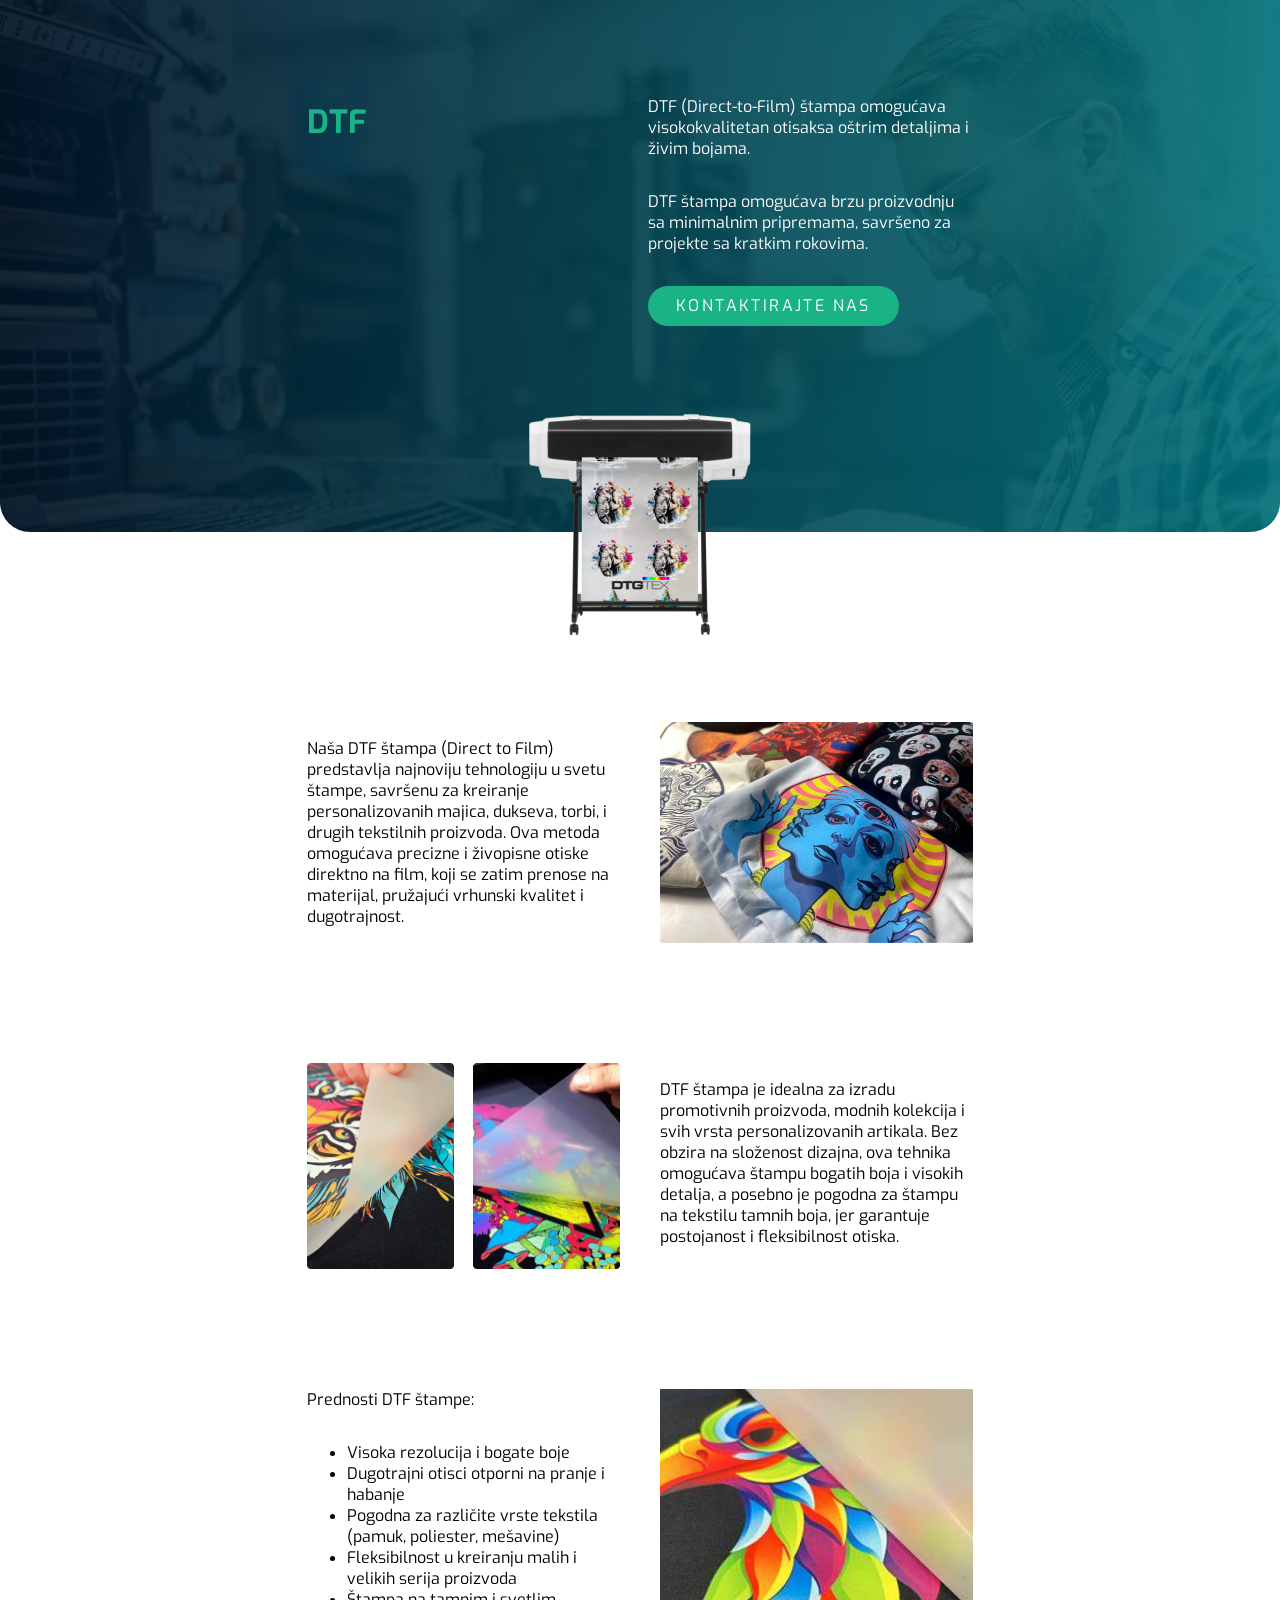
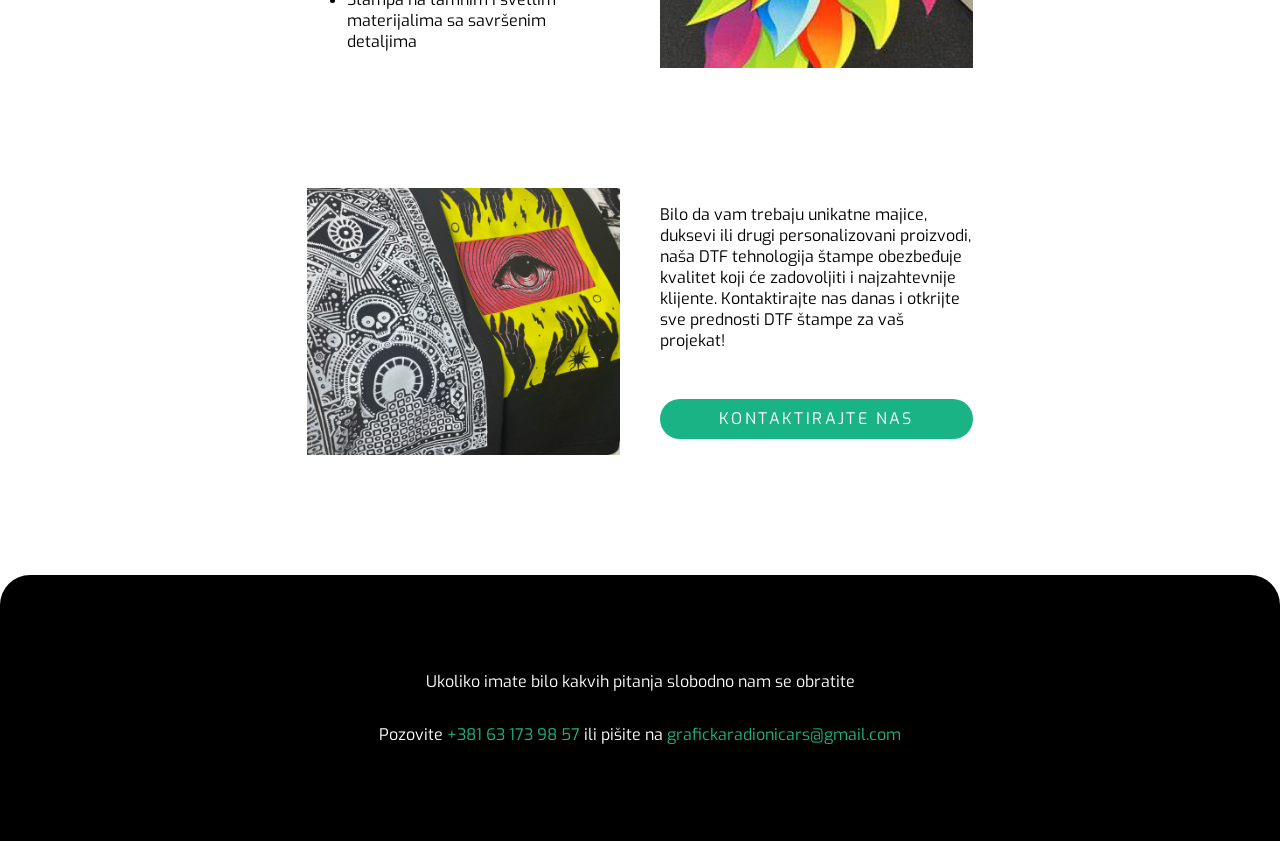
==== dtf-stampa.html @ 18d9572b "Implemented rest of pages" ====
<!DOCTYPE html>
<html lang="sr">
  <head>
    <meta charset="UTF-8" />
    <meta name="viewport" content="width=device-width, initial-scale=1.0" />

    <link rel="icon" type="image/x-icon" href="./images/favicon.png">

    <link rel="stylesheet" href="css/page.css" />
    <link rel="stylesheet" href="css/header.css" />
    <link rel="stylesheet" href="css/main.css" />
    <link rel="stylesheet" href="css/footer.css" />

    <title>Grafička Radionica</title>
  </head>
  
  <body>
    <header id="header" class="container">
      <div id="header-content">
        <h1>DTF</h1>

        <div>
          <p>DTF (Direct-to-Film) štampa omogućava visokokvalitetan otisaksa oštrim detaljima i živim bojama.</p>
          <p>DTF štampa omogućava brzu proizvodnju sa minimalnim pripremama, savršeno za projekte sa kratkim rokovima.</p>

          <a href="#footer" class="button">KONTAKTIRAJTE NAS</a>
        </div>
      </div>
      
      <img id="header-image" src="images/dtf-stampa/header.png" />
    </header>

    <main id="main">
      <section class="container">
        <div class="vertical-content">
          <p>Naša DTF štampa (Direct to Film) predstavlja najnoviju tehnologiju u svetu štampe, savršenu za kreiranje personalizovanih majica, dukseva, torbi, i drugih tekstilnih proizvoda. Ova metoda omogućava precizne i živopisne otiske direktno na film, koji se zatim prenose na materijal, pružajući vrhunski kvalitet i dugotrajnost.</p>
        </div>

        <div class="horizontal-content-single">
          <img src="images/dtf-stampa/section-1.png" />
        </div>
      </section>

      <section class="container reverse-section">
        <div class="horizontal-content">
          <img src="images/dtf-stampa/section-2.png" />
          <img src="images/dtf-stampa/section-3.png" />
        </div>

        <div class="vertical-content">
          <p>DTF štampa je idealna za izradu promotivnih proizvoda, modnih kolekcija i svih vrsta personalizovanih artikala. Bez obzira na složenost dizajna, ova tehnika omogućava štampu bogatih boja i visokih detalja, a posebno je pogodna za štampu na tekstilu tamnih boja, jer garantuje postojanost i fleksibilnost otiska.</p>
        </div>
      </section>

      <section class="container">
        <div class="vertical-content">
          <span>Prednosti DTF štampe:</span>

          <ul>
            <li>Visoka rezolucija i bogate boje</li>
            <li>Dugotrajni otisci otporni na pranje i habanje</li>
            <li>Pogodna za različite vrste tekstila (pamuk, poliester, mešavine)</li>
            <li>Fleksibilnost u kreiranju malih i velikih serija proizvoda</li>
            <li>Štampa na tamnim i svetlim materijalima sa savršenim detaljima</li>
          </ul>
        </div>

        <div class="horizontal-content-single">
          <img src="images/dtf-stampa/section-4.png" />
        </div>
      </section>

      <section class="container">
        <div class="horizontal-content-single">
          <img src="images/dtf-stampa/section-5.png" />
        </div>

        <div class="vertical-content">
          <p>Bilo da vam trebaju unikatne majice, duksevi ili drugi personalizovani proizvodi, naša DTF tehnologija štampe obezbeđuje kvalitet koji će zadovoljiti i najzahtevnije klijente. Kontaktirajte nas danas i otkrijte sve prednosti DTF štampe za vaš projekat!</p>

          <a href="#footer" class="button">KONTAKTIRAJTE NAS</a>
        </div>
      </section>
    </main>

    <footer id="footer">
      <p>Ukoliko imate bilo kakvih pitanja slobodno nam se obratite</p>

      <p>Pozovite 
        <a href="tel:+381631739857">+381 63 173 98 57</a>
        ili pišite na 
        <a href="mailto:grafickaradionicars@gmail.com">grafickaradionicars@gmail.com</a>
      </p>
    </footer>
  </body>
</html>
---- css/page.css ----
@font-face {
    font-family: "Exo";
    src: url("../fonts/Exo.ttf");
}

:root {
    --teal: #1AB385;
    --main-font: "Exo";
}

* {
    box-sizing: border-box;
    font-family: var(--main-font);
}

html {
    scroll-behavior: smooth;
}

body {
    display: flex;
    flex-direction: column;
    margin: 0;
    width: 100%;
}

ul {
    flex-direction: column;
}

h3 {
    margin-bottom: 0;
}

.container {
    padding: 0 4vw 0 4vw;
}

.button {
    display: flex;
    flex-grow: 0;
    flex-shrink: 1;
    text-decoration: none;
    color: white;
    background-color: orange;
    font-size: 1em;
    line-height: 1em;
    letter-spacing: 0.15em;
    padding: 0.75em 1.75em 0.75em 1.75em;
    border-radius: 2em;
    justify-content: center;
    background-color: var(--teal);
    margin-block-start: 1em;
    margin-block-end: 1em;
}

@media (min-width: 750px) {
    .container {
        padding: 0 8vw 0 8vw;
    }
}

@media (min-width: 900px) {
    .container {
        padding: 0 16vw 0 16vw;
    }
}

@media (min-width: 1200px) {
    .container {
        padding: 0 24vw 0 24vw;
    }
}
---- css/header.css ----
#header {
    display: flex;
    position: relative;
    background-color: var(--teal);
    border-bottom-left-radius: 30px;
    border-bottom-right-radius: 30px;
    flex-direction: column;
    align-items: center;
    padding-top: 80px;
    padding-bottom: 190px;
    margin-bottom: 190px;
    color: white;
    background-image: url("../images/header/background.jpg");
    background-size: cover;
}

#header-content {
    display: flex;
    flex-direction: column;
    flex-basis: 50%;
    gap: 1em;
}

#header-content > h1 {
    display: flex;
    flex-basis: 50%;
    text-align: center;
    color: var(--teal)
}

#header-content > div {
    display: flex;
    flex-direction: column;
    flex-basis: 50%;
    align-items: start;
}

#header-image {
    position: absolute;
    display: flex;
    bottom: 0;
    height: 260px;
    max-width: 80%;
    transform: translateY(130px);
    object-fit: contain;
}

@media (min-width: 750px) {
    #header-content {
        flex-direction: row;
        flex-basis: 100%;
    }

    #header-content > h1 {
        text-align: start;
    }
}
---- css/main.css ----
#main {
    color: black;
    display: flex;
    flex-direction: column;
}

#main section {
    display: flex;
    gap: 6%;
    margin-bottom: 20px;
    flex-direction: column;
}

.reverse-section {
    flex-direction: column-reverse !important;
}

.vertical-content {
    display: flex;
    align-items: start;
    align-content: start;
    flex-wrap: wrap;
    gap: 1em;
    margin-bottom: 20px;
}

.vertical-content img {
    display: flex;
    width: 100%;
}

.vertical-content a {
    display: flex;
    width: 100%;
}

.horizontal-content {
    display: flex;
    flex-direction: row;
    gap: 6%;
    width: 100%;
    margin-bottom: 20px;
}

.vertical-content-single {
    display: flex;
    align-items: start;
    flex-wrap: wrap;
    gap: 1em;
    margin-bottom: 20px;
    justify-content: center;
}

.horizontal-content img {
    display: flex;
    object-fit: cover;
    width: 47%;
}

.horizontal-content-single {
    display: flex;
    flex-direction: row;
    width: 100%;
    margin-bottom: 20px;
}

.horizontal-content-single img {
    display: flex;
    object-fit: cover;
    width: 100%;
}

@media (min-width: 750px) {
    #main section {
        flex-direction: row;
        margin-bottom: 100px;
    }

    .reverse-section {
        flex-direction: unset !important;
    }

    .vertical-content {
        width: 47%;
    }

    .horizontal-content {
        width: 47%;
    }
    
    .horizontal-content-single {
        width: 47%;
    }
}
---- css/footer.css ----
#footer {
    display: flex;
    flex-direction: column;
    justify-content: center;
    align-items: center;
    padding-top: 80px;
    padding-bottom: 80px;
    border-top-left-radius: 30px;
    border-top-right-radius: 30px;
    background-color: black;
    color: white;
}

#footer > p > a {
    color: var(--teal);
    text-decoration: none;
}
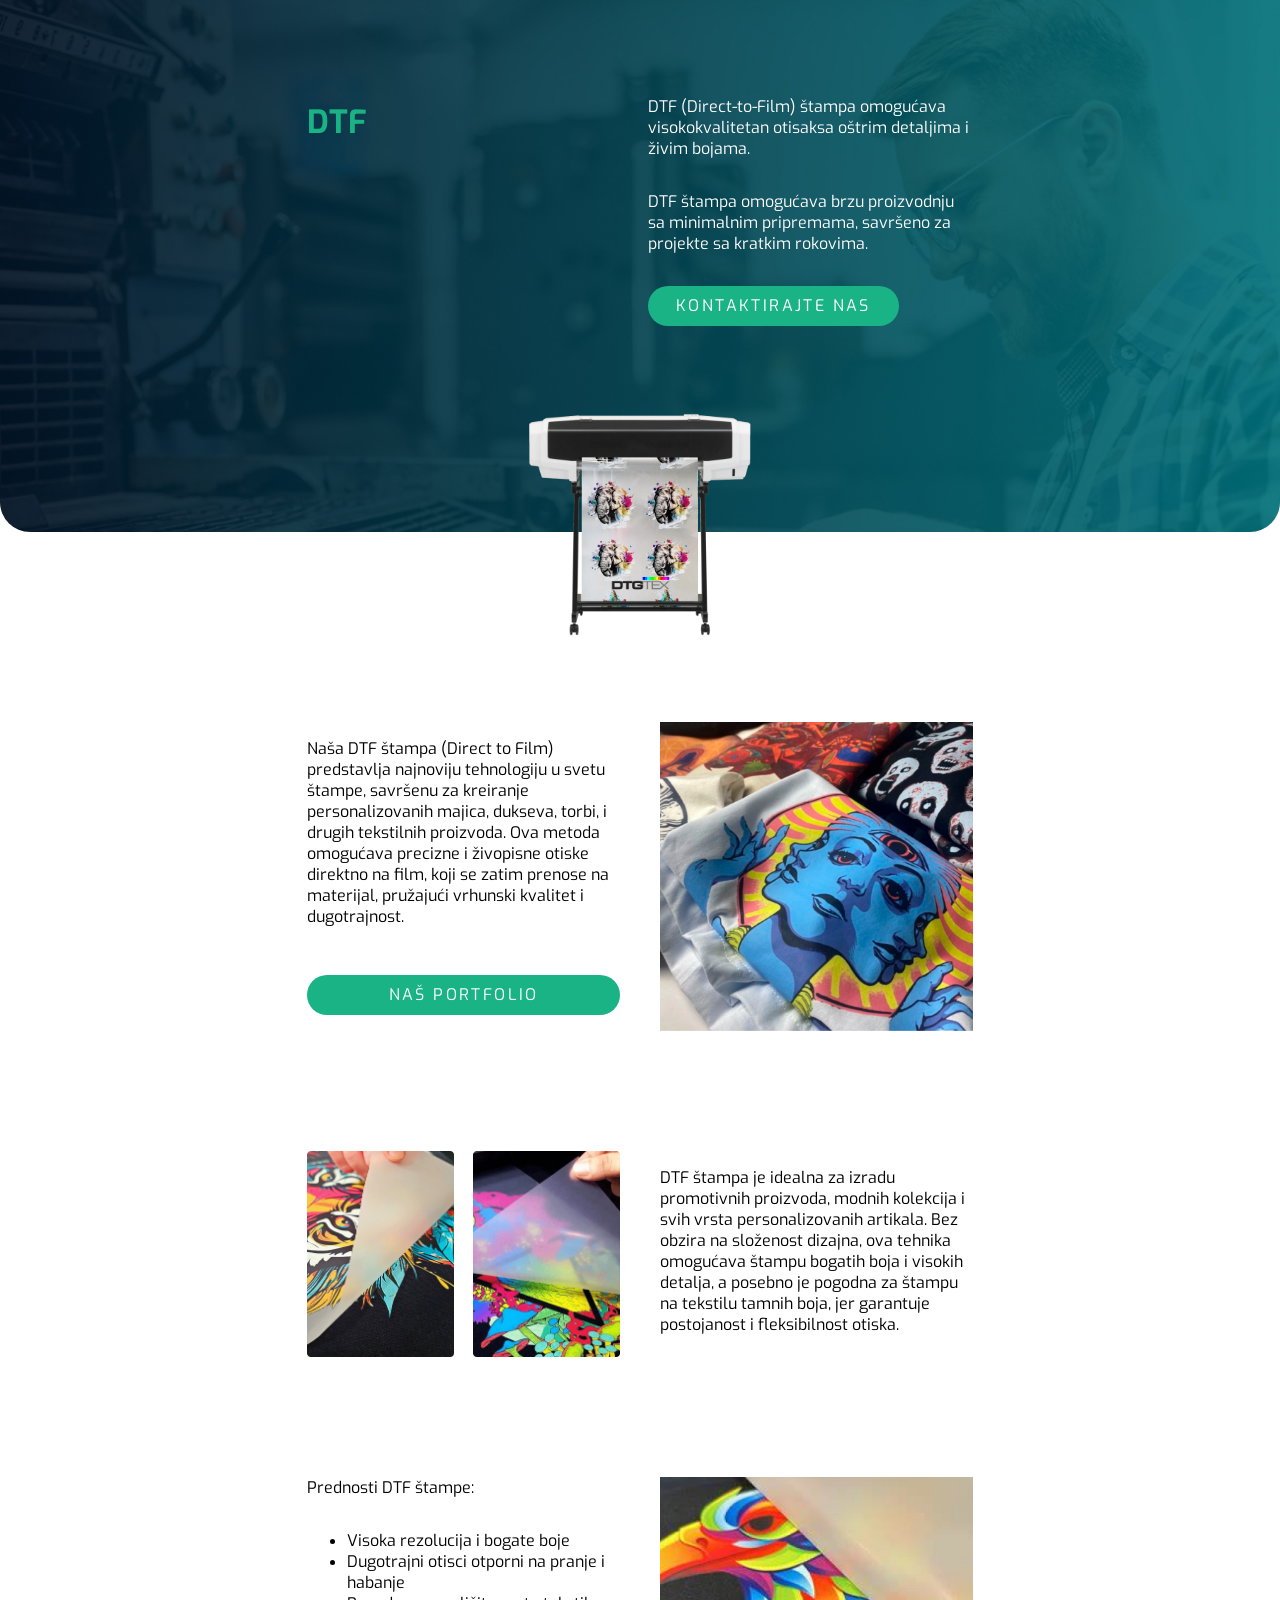
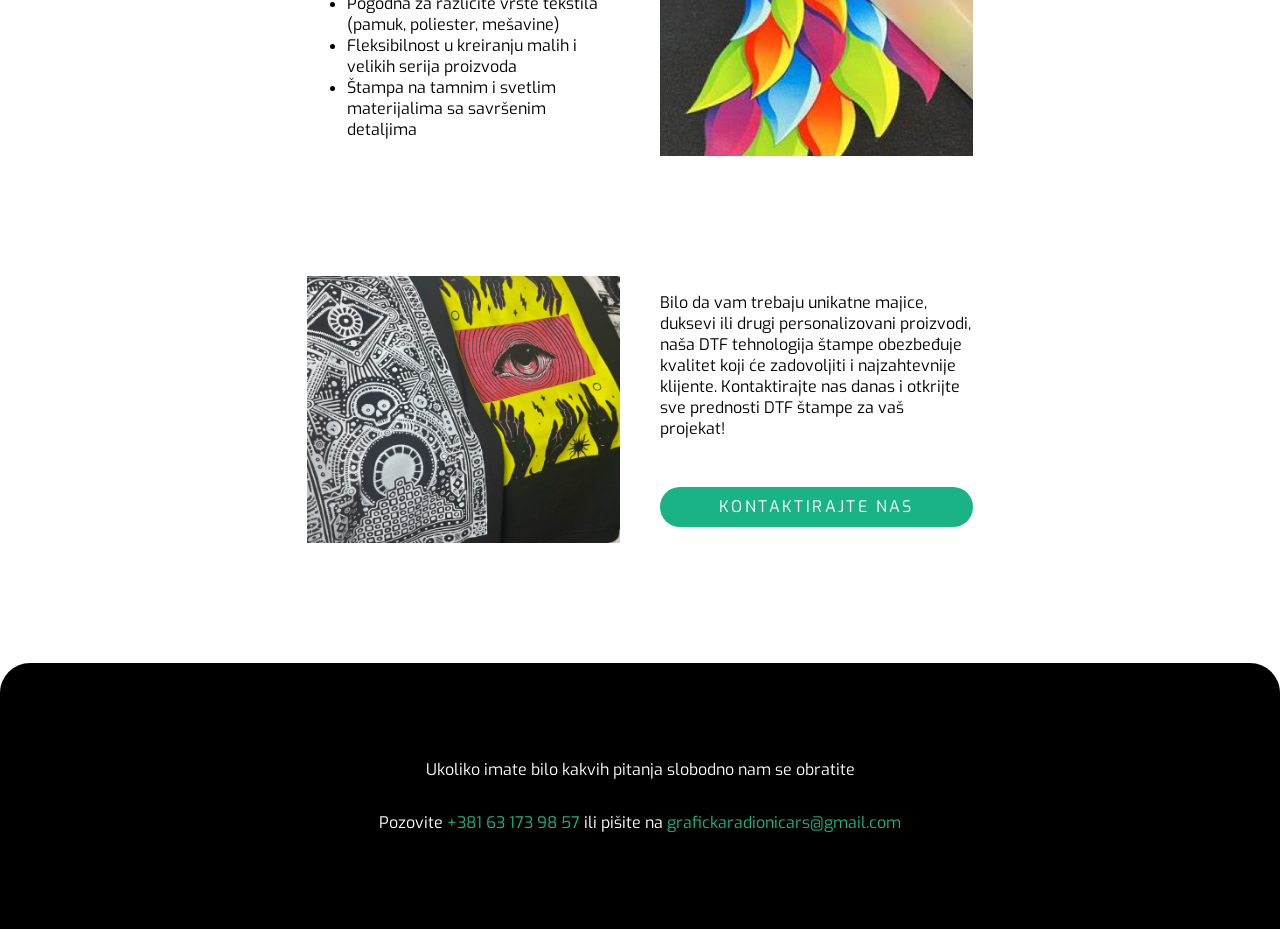
==== commit 80a03bdf: "Resolevd client comments" ====
--- a/dtf-stampa.html
+++ b/dtf-stampa.html
@@ -34,6 +34,8 @@
       <section class="container">
         <div class="vertical-content">
           <p>Naša DTF štampa (Direct to Film) predstavlja najnoviju tehnologiju u svetu štampe, savršenu za kreiranje personalizovanih majica, dukseva, torbi, i drugih tekstilnih proizvoda. Ova metoda omogućava precizne i živopisne otiske direktno na film, koji se zatim prenose na materijal, pružajući vrhunski kvalitet i dugotrajnost.</p>
+
+          <a href="./portfolio.pdf" class="button">NAŠ PORTFOLIO</a>
         </div>
 
         <div class="horizontal-content-single">
@@ -83,7 +85,7 @@
       </section>
     </main>
 
-    <footer id="footer">
+    <footer id="footer" class="container">
       <p>Ukoliko imate bilo kakvih pitanja slobodno nam se obratite</p>
 
       <p>Pozovite 
--- a/css/main.css
+++ b/css/main.css
@@ -27,6 +27,8 @@
 .vertical-content img {
     display: flex;
     width: 100%;
+    height: 300px;
+    object-fit: cover;
 }
 
 .vertical-content a {
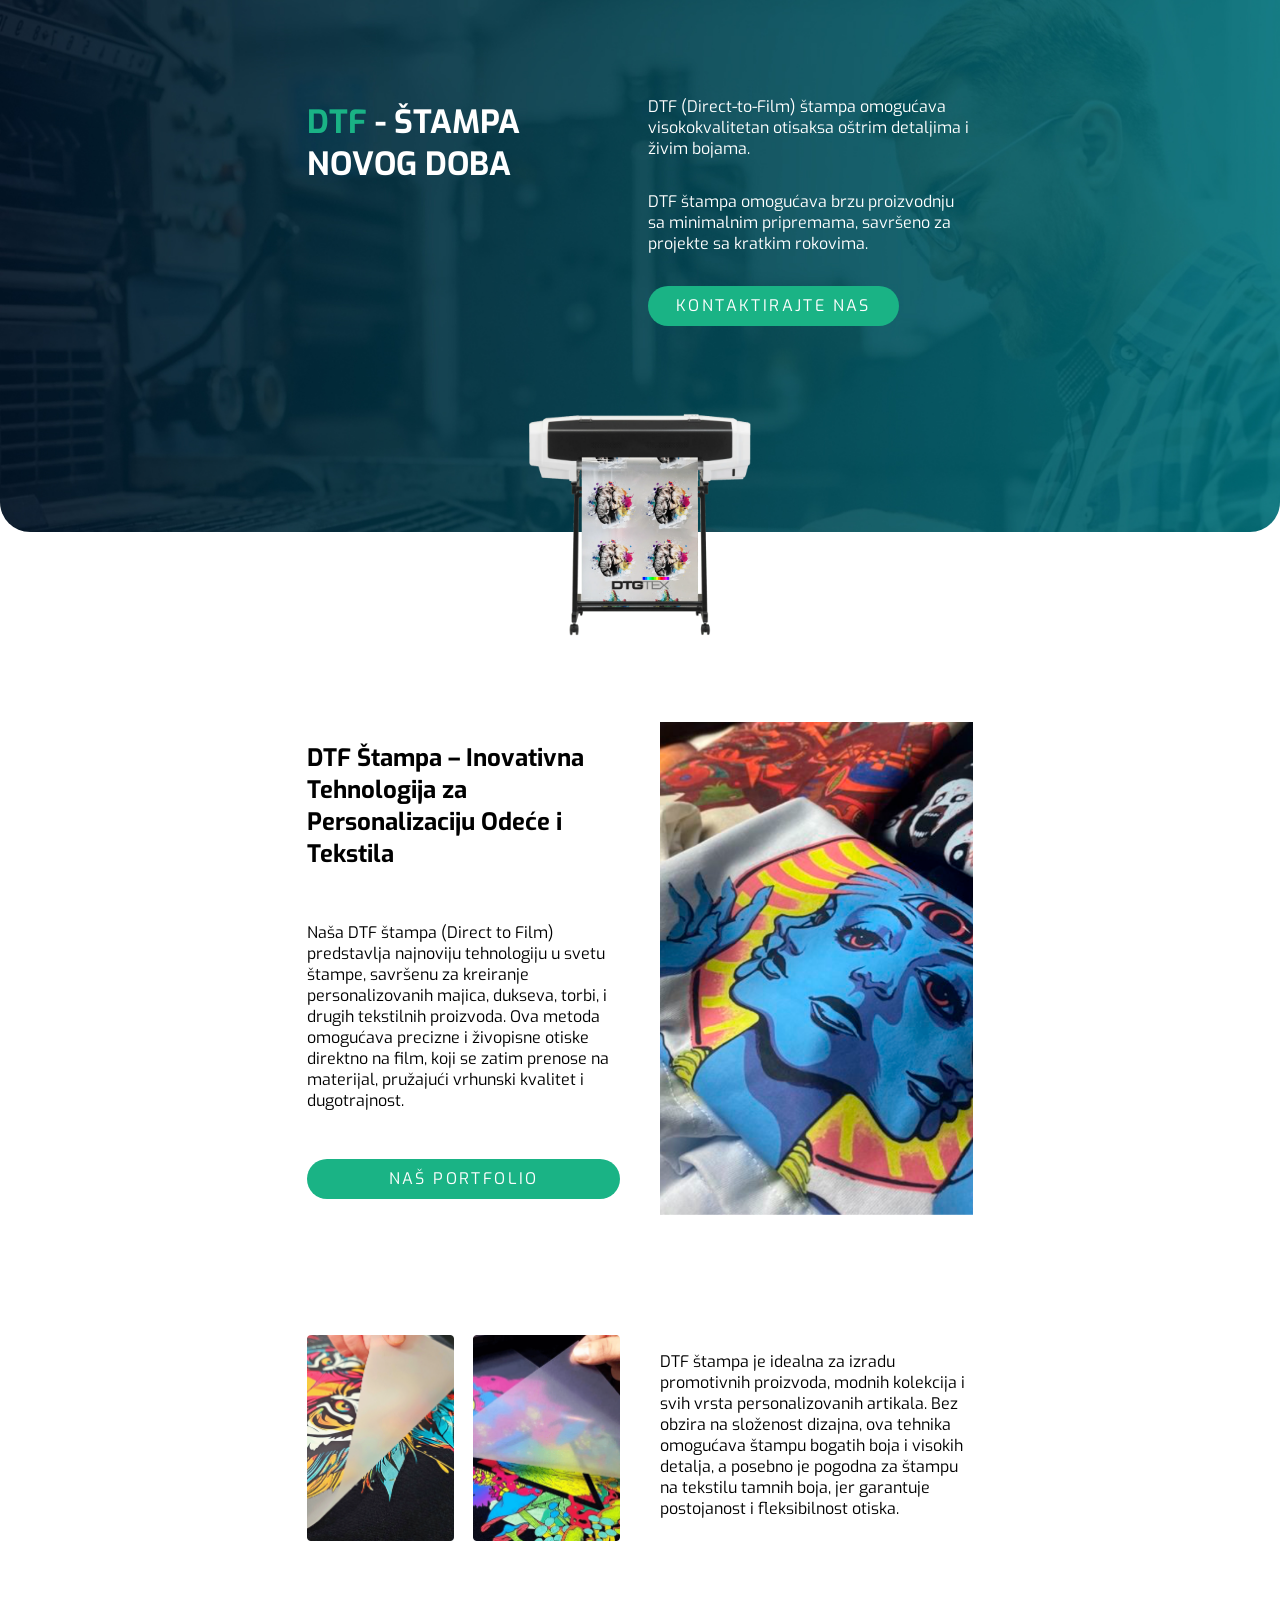
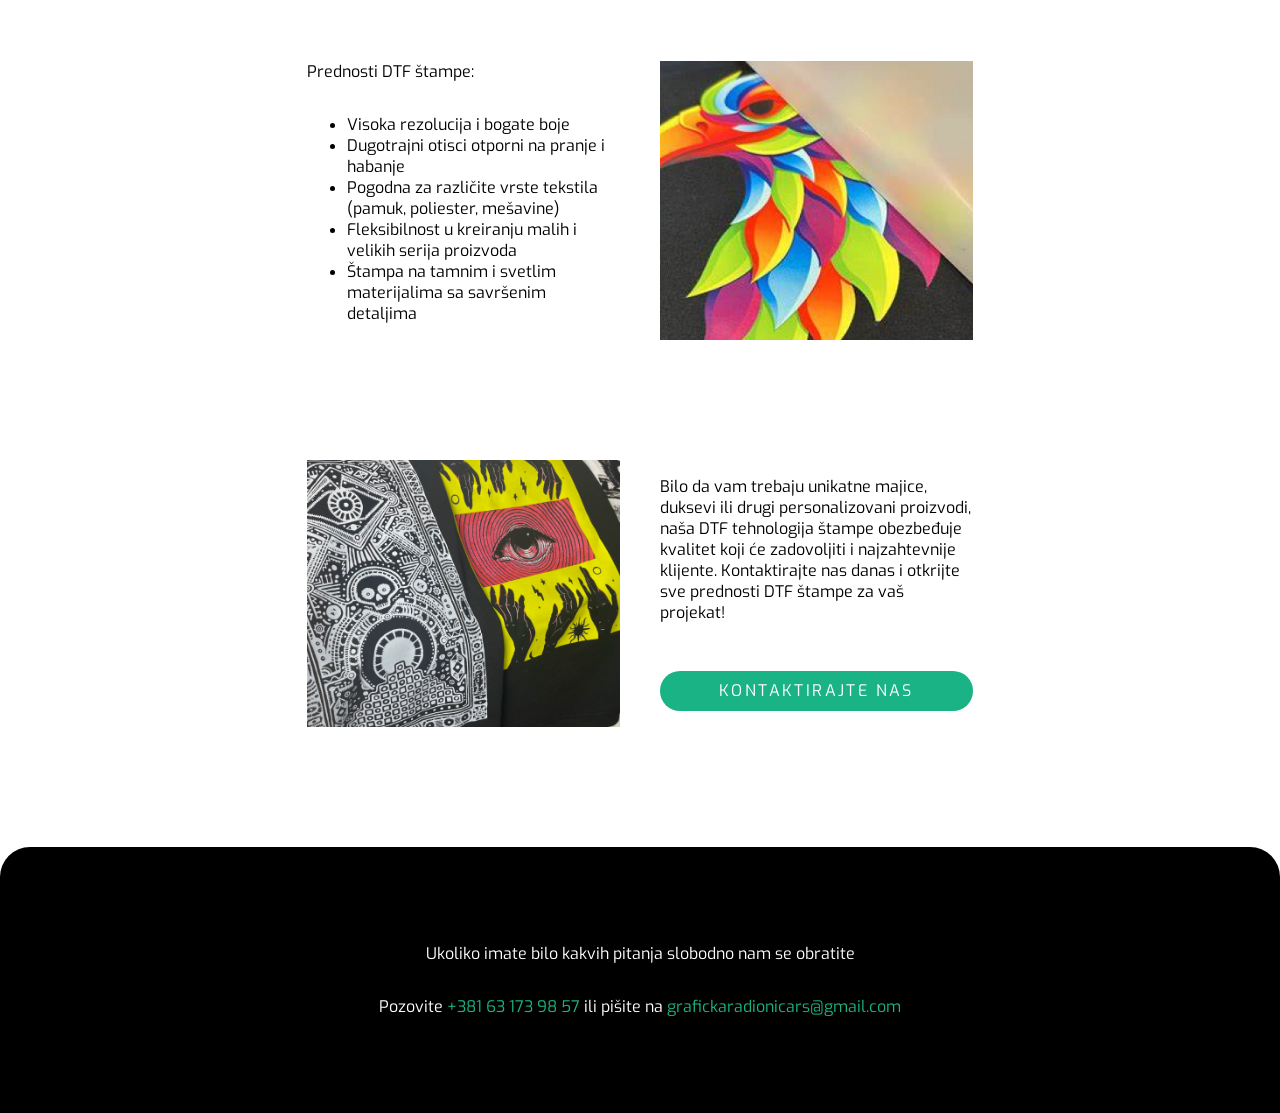
==== commit 75778344: "Added titles" ====
--- a/dtf-stampa.html
+++ b/dtf-stampa.html
@@ -17,7 +17,7 @@
   <body>
     <header id="header" class="container">
       <div id="header-content">
-        <h1>DTF</h1>
+        <h1>DTF<span>&nbsp;- ŠTAMPA NOVOG DOBA</span></h1>
 
         <div>
           <p>DTF (Direct-to-Film) štampa omogućava visokokvalitetan otisaksa oštrim detaljima i živim bojama.</p>
@@ -33,6 +33,8 @@
     <main id="main">
       <section class="container">
         <div class="vertical-content">
+          <h2>DTF Štampa – Inovativna Tehnologija za Personalizaciju Odeće i Tekstila</h2>
+
           <p>Naša DTF štampa (Direct to Film) predstavlja najnoviju tehnologiju u svetu štampe, savršenu za kreiranje personalizovanih majica, dukseva, torbi, i drugih tekstilnih proizvoda. Ova metoda omogućava precizne i živopisne otiske direktno na film, koji se zatim prenose na materijal, pružajući vrhunski kvalitet i dugotrajnost.</p>
 
           <a href="./portfolio.pdf" class="button">NAŠ PORTFOLIO</a>
--- a/css/header.css
+++ b/css/header.css
@@ -22,10 +22,13 @@
 }
 
 #header-content > h1 {
-    display: flex;
     flex-basis: 50%;
     text-align: center;
     color: var(--teal)
+}
+
+#header-content > h1 > span {
+    color: white;
 }
 
 #header-content > div {
